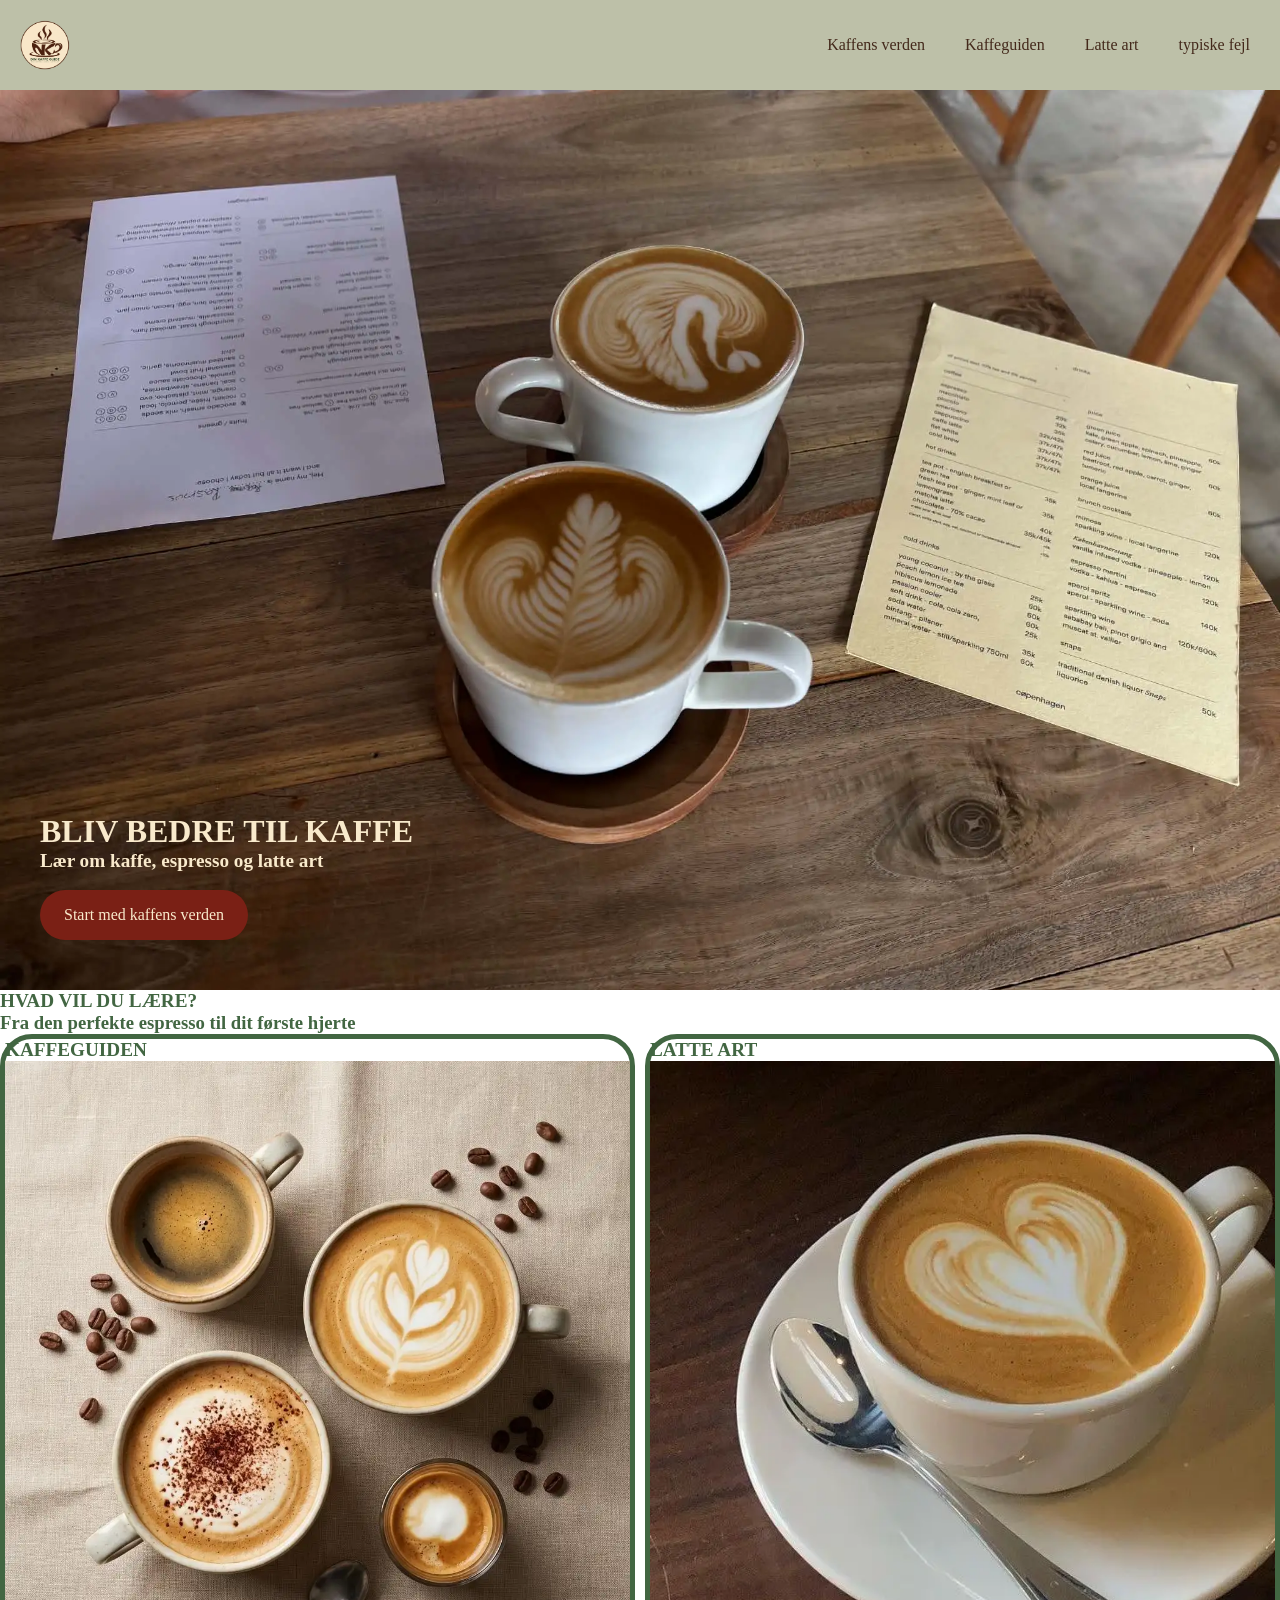
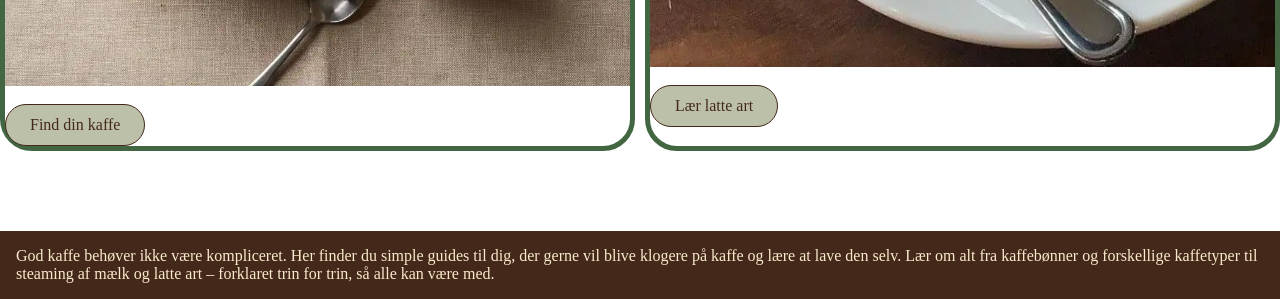
==== index.html @ b7dee610 "ver1" ====
<!DOCTYPE html>
<html lang="da">

<head>
    <meta charset="UTF-8">
    <meta name="viewport" content="width=device-width, initial-scale=1.0">
    <link rel="preconnect" href="https://fonts.googleapis.com">
    <link rel="preconnect" href="https://fonts.gstatic.com" crossorigin>
    <link
        href="https://fonts.googleapis.com/css2?family=DM+Sans:ital,opsz,wght@0,9..40,100..1000;1,9..40,100..1000&family=Fraunces:ital,opsz,wght@0,9..144,100..900;1,9..144,100..900&display=swap"
        rel="stylesheet">
    <link rel="stylesheet" href="style.css">
    <link rel="stylesheet" href="layout.css">
    <title>Din kaffe guide</title>
</head>

<body>
    <header>
        <div class="logo">
            <a href="index.html">
                <img src="./Imgs/Logo.webp" alt="mitlogo">
            </a>
        </div>
        <nav>
            <ul class="menu">
                <li><a href="./deadlink.html">Kaffens verden</a></li>
                <li><a href="./deadlink.html">Kaffeguiden</a></li>
                <li><a href="./latteart.html">Latte art</a></li>
                <li><a href="./deadlink.html">typiske fejl</a></li>
            </ul>
        </nav>
    </header>
    <main>
        <div class="grid_forside">
            <img class="hero" src="./Imgs/forside.webp" alt="forside">
            <div class="hero_tekst">
                <h1> BLIV BEDRE TIL KAFFE</h1>
                <h2 class="h2_hero">Lær om kaffe, espresso og latte art</h2>
                <a class="cta_kaffensverden" href="./deadlink.html">Start med kaffens verden</a>
            </div>

        </div>
        <div>
            <h2 class="under_billede">HVAD VIL DU LÆRE?</h2>
            <h3 class="under_billede">Fra den perfekte espresso til dit første hjerte</h3>
        </div>
        <div class="grid_karusel">
            <div class="card">
                <h2 class="boks_overskrift">KAFFEGUIDEN</h2>
                <img src="./Imgs/kaffeguiden.webp" alt="kaffeguiden">
                <a class="cta_button" href="./deadlink.html">Find din kaffe</a>
            </div>
            <div class="card">
                <h2 class="boks_overskrift">LATTE ART</h2>
                <img src="./Imgs/latteart_lille.webp" alt="latteart">
                <a class="cta_button" href="./deadlink.html">Lær latte art</a>
            </div>
        </div>
        <div>
            <p>
                God kaffe behøver ikke være kompliceret. Her finder du simple guides til dig, der gerne vil blive
                klogere på kaffe og
                lære at lave den selv.
                Lær om alt fra kaffebønner og forskellige kaffetyper til steaming af mælk og latte art – forklaret trin
                for trin, så
                alle kan være med.
            </p>
        </div>
    </main>
    <footer>

    </footer>
</body>

</html>
---- style.css ----
/*************** Reset *********************/
* {
  margin: 0;
  padding: 0;
  box-sizing: border-box;
}

img {
  width: 100%;
  height: auto;
  display: block;
}
/***************knapper*****************/
.cta_kaffensverden {
  color: #f9eacc;
  background-color: #7a2015;
  font-size: 1rem;
  text-decoration: none;
  border-radius: 2rem;
  padding-inline: 1.5rem;
  padding-block: 1rem;
  display: inline-block;
  margin-top: 18px;
}
.cta_button {
  color: #44291b;
  background-color: #bdc0a8;
  font-size: 1rem;
  text-decoration: none;
  border-radius: 2rem;
  border: 1px solid #44291b;
  padding-inline: 1.5rem;
  padding-block: 0.7rem;
  display: inline-block;
  margin-top: 18px;
}

/****************fonts**************/
h1 {
}

/****************color*************/
h1 {
  color: #f9eacc;
}
h2 {
  color: #f9eacc;
  font-size: larger;
}
.under_billede {
  color: #426642;
}
.boks_overskrift {
  color: #426642;
}
p {
  color: #f9eacc;
  background-color: #44291b;
  padding-block: 1rem;
  padding-inline: 1rem;
  margin-top: 5rem;
}
/***************boks*********/
.card {
  border: 5px solid #426642;
  border-radius: 2rem;
}

/******************hero*****************/
.grid_forside {
  position: relative;
  width: 100%;
  height: 100vh;
  z-index: 10px;
}

.hero {
  width: 100%;
  height: 100%;
  object-fit: cover;
  object-position: center;
  display: block;
}
.hero_tekst {
  position: absolute;
  left: 40px;
  bottom: 50px;
  z-index: 2;
}

/*******************menu**************/
header {
  position: sticky;
  top: 0;
  display: flex;
  justify-content: space-between;
  align-items: center;
  padding: 20px;
  background-color: #bdc0a8;
  box-shadow: 0 10px 10px rgba(0, 0, 0, 0.1);
}

.logo img {
  width: 50px;
  height: 50px;
}

.menu {
  display: flex;
  list-style: none;
  margin: 0;
  padding: 0;
  @media (width < 700px) {
    display: none;
  }
}

.menu li {
  margin-right: 20px;
}

.menu li:last-child {
  margin-right: 0;
}

.menu a {
  display: block;
  padding: 10px;
  color: #44291b;
  text-decoration: none;
  transition: color 0.3s;
  text-align: end;
  white-space: nowrap;
}
---- layout.css ----
img {
  width: 100%;
  height: auto;
  display: block;
}
.grid_karusel {
  /***mobil***/
  display: grid;
  grid-template-columns: 1fr 1fr;
  gap: 10px;
}
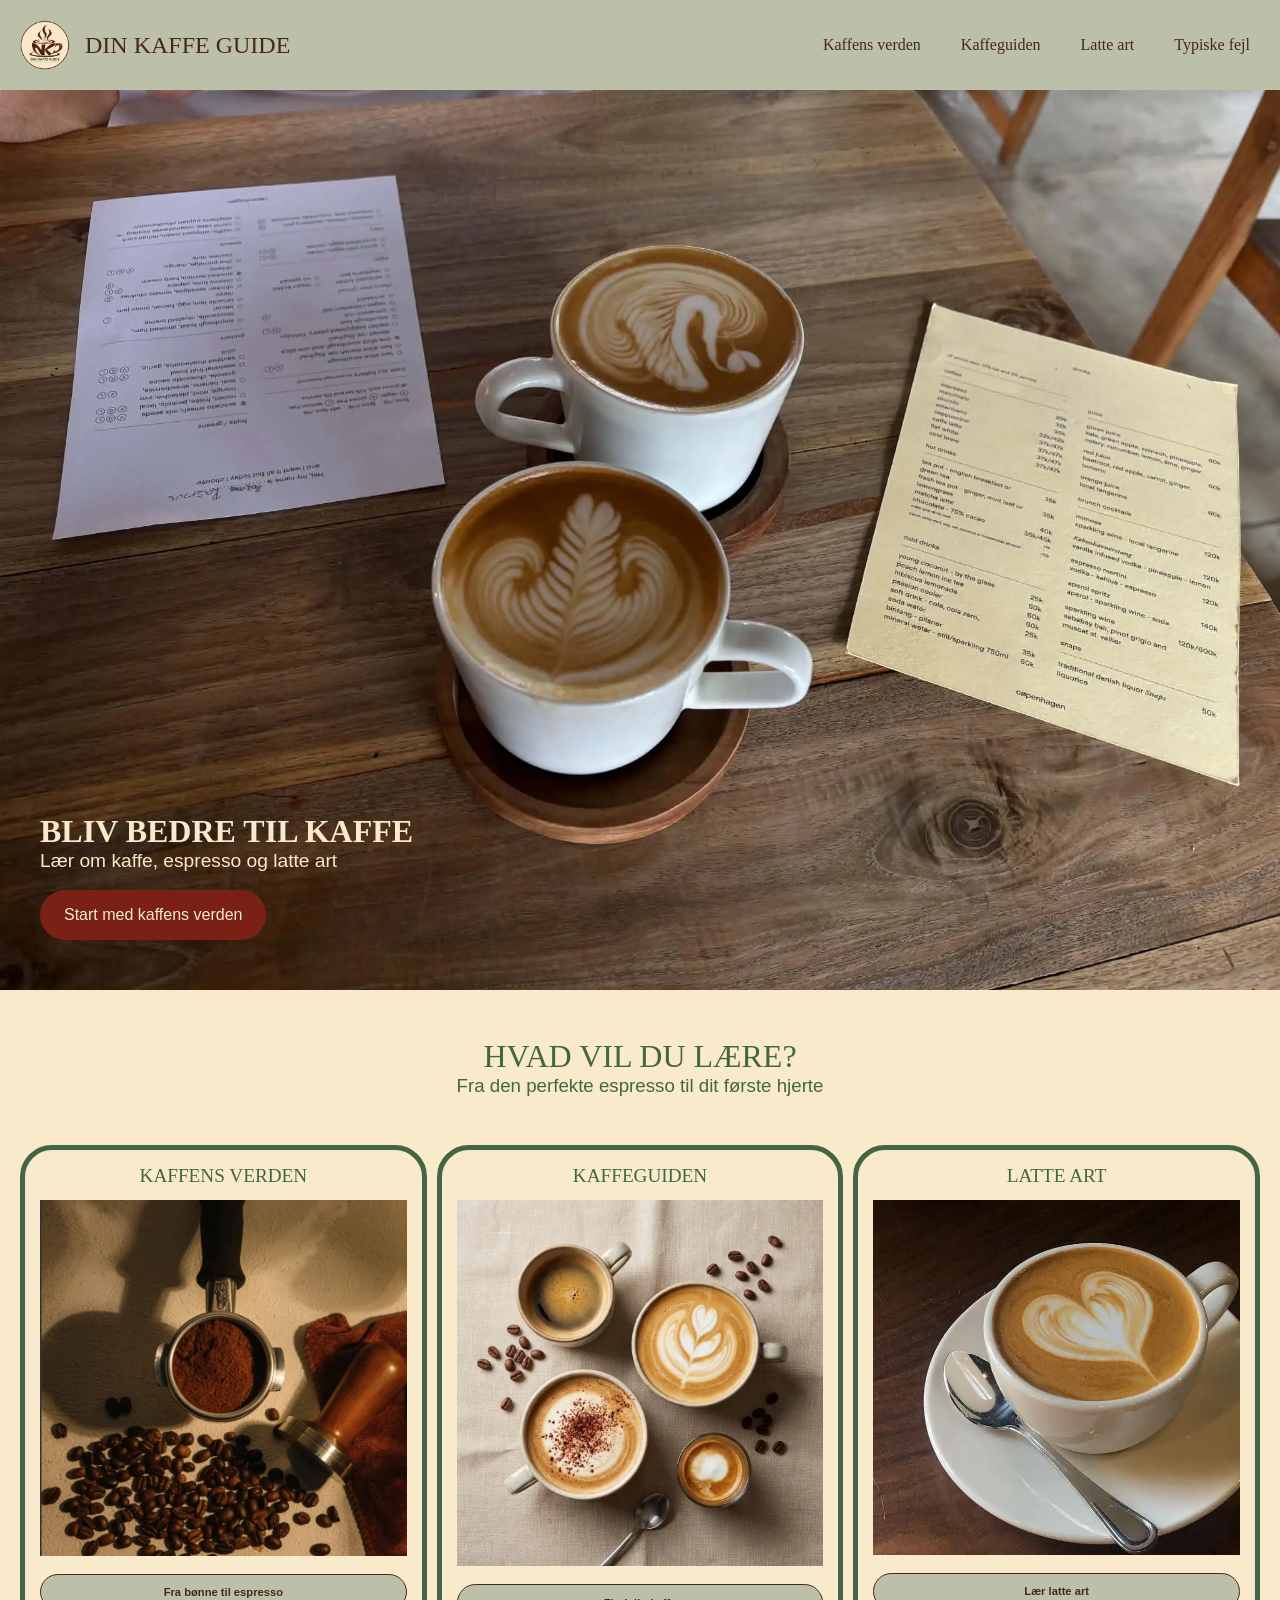
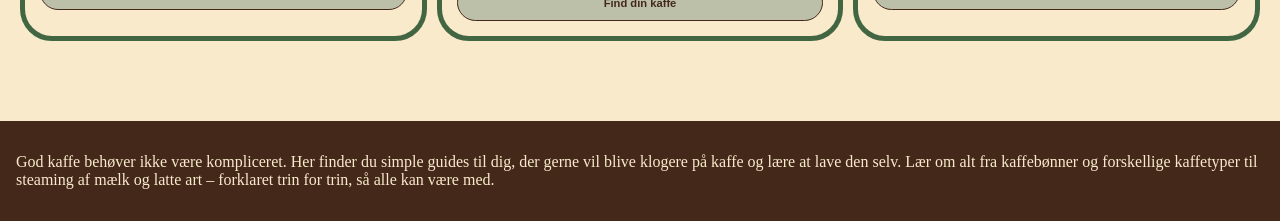
==== commit a6220fc2: "forside uden footer" ====
--- a/index.html
+++ b/index.html
@@ -20,19 +20,21 @@
             <a href="index.html">
                 <img src="./Imgs/Logo.webp" alt="mitlogo">
             </a>
+            <h2 class="h2_menu">DIN KAFFE GUIDE</h2>
         </div>
+
         <nav>
             <ul class="menu">
                 <li><a href="./deadlink.html">Kaffens verden</a></li>
                 <li><a href="./deadlink.html">Kaffeguiden</a></li>
                 <li><a href="./latteart.html">Latte art</a></li>
-                <li><a href="./deadlink.html">typiske fejl</a></li>
+                <li><a href="./deadlink.html">Typiske fejl</a></li>
             </ul>
         </nav>
     </header>
     <main>
         <div class="grid_forside">
-            <img class="hero" src="./Imgs/forside.webp" alt="forside">
+            <img class="hero_billede" src="./Imgs/forside.webp" alt="forside">
             <div class="hero_tekst">
                 <h1> BLIV BEDRE TIL KAFFE</h1>
                 <h2 class="h2_hero">Lær om kaffe, espresso og latte art</h2>
@@ -41,19 +43,24 @@
 
         </div>
         <div>
-            <h2 class="under_billede">HVAD VIL DU LÆRE?</h2>
-            <h3 class="under_billede">Fra den perfekte espresso til dit første hjerte</h3>
+            <h2 class="h2under_billede">HVAD VIL DU LÆRE?</h2>
+            <h3 class="h3under_billede">Fra den perfekte espresso til dit første hjerte</h3>
         </div>
         <div class="grid_karusel">
             <div class="card">
+                <h2 class="boks_overskrift">KAFFENS VERDEN</h2>
+                <img src="./Imgs/kaffens_verden.webp" alt="kaffens_verden">
+                <a class="cta_card" href="./deadlink.html">Fra bønne til espresso</a>
+            </div>
+            <div class="card">
                 <h2 class="boks_overskrift">KAFFEGUIDEN</h2>
                 <img src="./Imgs/kaffeguiden.webp" alt="kaffeguiden">
-                <a class="cta_button" href="./deadlink.html">Find din kaffe</a>
+                <a class="cta_card" href="./deadlink.html">Find din kaffe</a>
             </div>
             <div class="card">
                 <h2 class="boks_overskrift">LATTE ART</h2>
                 <img src="./Imgs/latteart_lille.webp" alt="latteart">
-                <a class="cta_button" href="./deadlink.html">Lær latte art</a>
+                <a class="cta_card" href="./latteart.html">Lær latte art</a>
             </div>
         </div>
         <div>
--- a/style.css
+++ b/style.css
@@ -10,7 +10,7 @@
   height: auto;
   display: block;
 }
-/***************knapper*****************/
+/*************** knapper *****************/
 .cta_kaffensverden {
   color: #f9eacc;
   background-color: #7a2015;
@@ -21,74 +21,117 @@
   padding-block: 1rem;
   display: inline-block;
   margin-top: 18px;
+  font-family: "DM Sans", sans-serif;
+  font-optical-sizing: auto;
+  font-weight: 200;
+  font-style: normal;
 }
-.cta_button {
+.cta_card {
   color: #44291b;
   background-color: #bdc0a8;
-  font-size: 1rem;
+  font-size: 0.7rem;
   text-decoration: none;
   border-radius: 2rem;
   border: 1px solid #44291b;
   padding-inline: 1.5rem;
   padding-block: 0.7rem;
-  display: inline-block;
+  display: block;
+  text-align: center;
   margin-top: 18px;
+  font-family: "DM Sans", sans-serif;
+  font-optical-sizing: auto;
+  font-weight: bold;
+  font-style: normal;
 }
 
-/****************fonts**************/
+/**************** fonts **************/
 h1 {
+  font-family: "Fraunces", serif;
+  font-optical-sizing: auto;
+  font-weight: 600;
+  font-style: normal;
+  font-variation-settings:
+    "SOFT" 0,
+    "WONK" 0;
+}
+h2 {
+  font-family: "DM Sans", sans-serif;
+  font-optical-sizing: auto;
+  font-weight: 200;
+  font-style: normal;
 }
 
-/****************color*************/
+.boks_overskrift {
+  font-family: "Fraunces", serif;
+  font-optical-sizing: auto;
+  font-size: 1.2rem;
+  font-weight: normal;
+  font-style: normal;
+  font-variation-settings:
+    "SOFT" 0,
+    "WONK" 0;
+  text-align: center;
+  padding-bottom: 0.8rem;
+}
+.h2under_billede {
+  margin-top: 3rem;
+  font-size: 2rem;
+  font-family: "Fraunces", serif;
+  font-optical-sizing: auto;
+  font-weight: normal;
+  font-style: normal;
+  font-variation-settings:
+    "SOFT" 0,
+    "WONK" 0;
+}
+.h3under_billede {
+  font-family: "DM Sans", sans-serif;
+  font-optical-sizing: auto;
+  font-weight: normal;
+  font-style: normal;
+}
+/**************** color *************/
+body {
+  background-color: #f9eacc;
+}
 h1 {
   color: #f9eacc;
 }
-h2 {
+.h2_hero {
   color: #f9eacc;
   font-size: larger;
 }
-.under_billede {
+.h2under_billede,
+.h3under_billede {
   color: #426642;
+  text-align: center;
 }
+
 .boks_overskrift {
   color: #426642;
 }
 p {
   color: #f9eacc;
   background-color: #44291b;
-  padding-block: 1rem;
+  padding-block: 2rem;
   padding-inline: 1rem;
   margin-top: 5rem;
 }
-/***************boks*********/
+/*************** boks *********/
 .card {
   border: 5px solid #426642;
   border-radius: 2rem;
+  padding: 15px;
+  margin-top: 3rem;
 }
 
-/******************hero*****************/
-.grid_forside {
-  position: relative;
-  width: 100%;
-  height: 100vh;
-  z-index: 10px;
+/************* margin&padding **********/
+
+.grid_karusel {
+  padding-inline: 20px;
 }
 
-.hero {
-  width: 100%;
-  height: 100%;
-  object-fit: cover;
-  object-position: center;
-  display: block;
-}
-.hero_tekst {
-  position: absolute;
-  left: 40px;
-  bottom: 50px;
-  z-index: 2;
-}
-
-/*******************menu**************/
+/******************* menu **************/
 header {
   position: sticky;
   top: 0;
@@ -97,6 +140,7 @@
   align-items: center;
   padding: 20px;
   background-color: #bdc0a8;
+  z-index: 10px;
   box-shadow: 0 10px 10px rgba(0, 0, 0, 0.1);
 }
 
@@ -104,7 +148,11 @@
   width: 50px;
   height: 50px;
 }
-
+.logo {
+  display: flex;
+  align-items: center;
+  gap: 15px;
+}
 .menu {
   display: flex;
   list-style: none;
@@ -132,3 +180,14 @@
   text-align: end;
   white-space: nowrap;
 }
+
+.h2_menu {
+  font-family: "Fraunces", serif;
+  font-optical-sizing: auto;
+  font-weight: 500;
+  font-style: normal;
+  font-variation-settings:
+    "SOFT" 0,
+    "WONK" 0;
+  color: #44291b;
+}
--- a/layout.css
+++ b/layout.css
@@ -3,9 +3,48 @@
   height: auto;
   display: block;
 }
+
+/*************** hero *************/
+.grid_forside {
+  display: grid;
+  grid-template-columns: 1fr;
+  grid-template-rows: 100vh;
+}
+
+.hero_billede {
+  grid-column: 1;
+  grid-row: 1;
+
+  width: 100%;
+  height: 100%;
+  object-fit: cover;
+}
+
+.hero_tekst {
+  grid-column: 1;
+  grid-row: 1;
+
+  align-self: end;
+  justify-self: start;
+
+  margin: 0 0 50px 40px;
+
+  z-index: 2;
+}
+
+/*************** forside *************/
 .grid_karusel {
   /***mobil***/
   display: grid;
   grid-template-columns: 1fr 1fr;
   gap: 10px;
+
+  .card {
+    grid-column: span 1;
+  }
+
+  @media (width > 800px) {
+    /*****desktop****/
+    grid-template-columns: 1fr 1fr 1fr;
+  }
 }
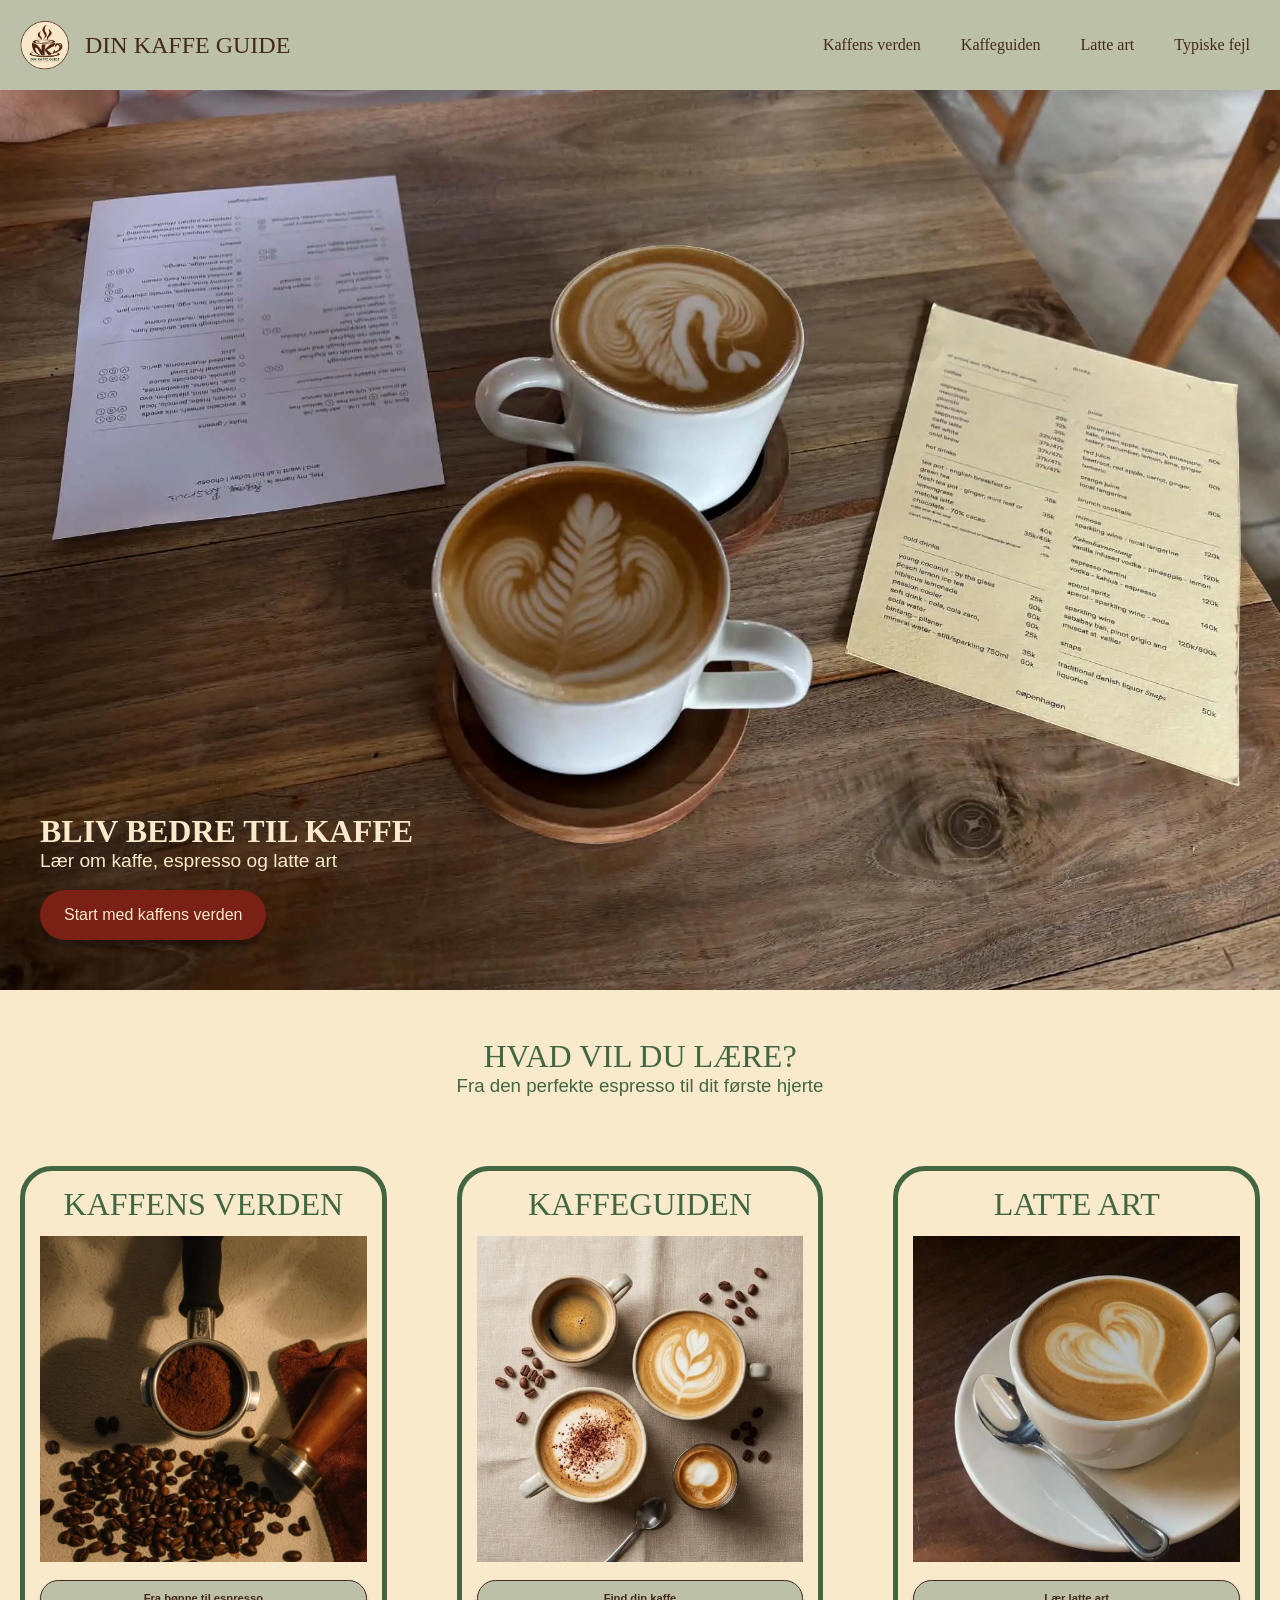
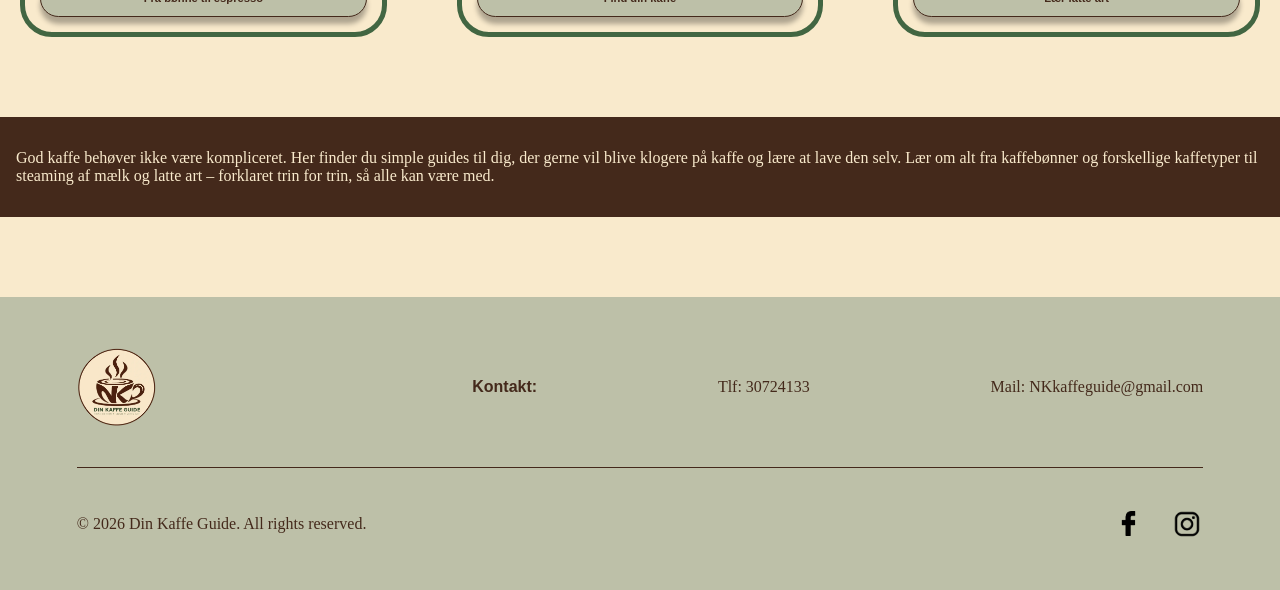
==== commit 9e6a9abd: "færdig site" ====
--- a/index.html
+++ b/index.html
@@ -9,6 +9,7 @@
     <link
         href="https://fonts.googleapis.com/css2?family=DM+Sans:ital,opsz,wght@0,9..40,100..1000;1,9..40,100..1000&family=Fraunces:ital,opsz,wght@0,9..144,100..900;1,9..144,100..900&display=swap"
         rel="stylesheet">
+    <link rel="icon" href="./Imgs/favicon.ico" />
     <link rel="stylesheet" href="style.css">
     <link rel="stylesheet" href="layout.css">
     <title>Din kaffe guide</title>
@@ -30,6 +31,11 @@
                 <li><a href="./latteart.html">Latte art</a></li>
                 <li><a href="./deadlink.html">Typiske fejl</a></li>
             </ul>
+            <button class="burger">
+                <span class="line"></span>
+                <span class="line"></span>
+                <span class="line"></span>
+            </button>
         </nav>
     </header>
     <main>
@@ -52,7 +58,7 @@
                 <img src="./Imgs/kaffens_verden.webp" alt="kaffens_verden">
                 <a class="cta_card" href="./deadlink.html">Fra bønne til espresso</a>
             </div>
-            <div class="card">
+            <div class="card hide">
                 <h2 class="boks_overskrift">KAFFEGUIDEN</h2>
                 <img src="./Imgs/kaffeguiden.webp" alt="kaffeguiden">
                 <a class="cta_card" href="./deadlink.html">Find din kaffe</a>
@@ -64,7 +70,7 @@
             </div>
         </div>
         <div>
-            <p>
+            <p class="brun_bjaelke">
                 God kaffe behøver ikke være kompliceret. Her finder du simple guides til dig, der gerne vil blive
                 klogere på kaffe og
                 lære at lave den selv.
@@ -74,9 +80,36 @@
             </p>
         </div>
     </main>
-    <footer>
+    <footer class="footer">
+        <div class="footer_top">
+            <a href="#">
+                <img class="footer_logo" src="./Imgs/Logo.webp" alt="logo">
+            </a>
 
+            <div class="footer_kontakt">
+                <p class="kontakt">Kontakt:</p>
+                <p class="tlf_mail_copy">Tlf: 30724133</p>
+                <p class="tlf_mail_copy">Mail: NKkaffeguide@gmail.com</p>
+            </div>
+        </div>
+
+        <hr class="footer_linje">
+
+        <div class="footer_bund">
+            <div class="footer_sociale">
+                <a href="#" aria-label="Facebook">
+                    <img class="facebook_logo" src="./Imgs/facebook_logo.webp" alt="facebook">
+                </a>
+                <a href="#" aria-label="Instagram">
+                    <img class="insta_logo" src="./Imgs/insta_logo.webp" alt="instagram">
+                </a>
+            </div>
+            <p class="footer_copyright tlf_mail_copy">
+                © 2026 Din Kaffe Guide. All rights reserved.
+            </p>
+        </div>
     </footer>
+    <script src="menu.js"></script>
 </body>
 
 </html>
--- a/style.css
+++ b/style.css
@@ -25,6 +25,7 @@
   font-optical-sizing: auto;
   font-weight: 200;
   font-style: normal;
+  box-shadow: 0 7px 5px rgba(0, 0, 0, 0.3);
 }
 .cta_card {
   color: #44291b;
@@ -42,8 +43,69 @@
   font-optical-sizing: auto;
   font-weight: bold;
   font-style: normal;
-}
-
+  box-shadow: 0 7px 5px rgba(0, 0, 0, 0.3);
+}
+
+.latte_knap {
+  color: #7a2015;
+  background-color: #f9eacc;
+  font-size: 1rem;
+  text-decoration: none;
+  border-radius: 3.5rem;
+  border: 1px solid #030303;
+  padding-inline: 0.5rem;
+  padding-block: 0.3rem;
+  margin-top: 18px;
+  font-family: "Fraunces", serif;
+  font-optical-sizing: auto;
+  font-size: 1.2rem;
+  font-weight: normal;
+  font-style: normal;
+  font-variation-settings:
+    "SOFT" 0,
+    "WONK" 0;
+  box-shadow: 0 2px 5px rgba(0, 0, 0, 0.3);
+  display: flex;
+  align-items: center;
+  width: 250px;
+  height: 75px;
+  margin: 18px auto;
+  padding: 0;
+  margin-bottom: 0;
+}
+.latte_knap img {
+  width: 75px;
+  height: 75px;
+  object-fit: contain;
+  border: 1px solid #030303;
+  border-radius: 50%;
+}
+.grid_microfoam img {
+  width: 100%;
+  max-width: 360px;
+  height: auto;
+  display: block;
+  margin: 30px auto 0;
+
+  margin-top: 20px;
+  border-radius: 50px;
+}
+.cta_næste_moenster {
+  color: #f9eacc;
+  background-color: #7a2015;
+  font-size: 1rem;
+  text-decoration: none;
+  border-radius: 2rem;
+  padding-inline: 1.5rem;
+  padding-block: 1rem;
+  display: inline-block;
+  margin-top: 18px;
+  font-family: "DM Sans", sans-serif;
+  font-optical-sizing: auto;
+  font-weight: 400;
+  font-style: normal;
+  box-shadow: 0 7px 5px rgba(0, 0, 0, 0.3);
+}
 /**************** fonts **************/
 h1 {
   font-family: "Fraunces", serif;
@@ -61,6 +123,19 @@
   font-style: normal;
 }
 
+.latte_tekst {
+  font-family: "Fraunces", serif;
+  font-optical-sizing: auto;
+  font-weight: bold;
+  font-style: normal;
+  font-variation-settings:
+    "SOFT" 0,
+    "WONK" 0;
+  color: #7a2015;
+}
+.knap_tekst {
+  padding-inline: 1.4rem;
+}
 .boks_overskrift {
   font-family: "Fraunces", serif;
   font-optical-sizing: auto;
@@ -90,6 +165,112 @@
   font-weight: normal;
   font-style: normal;
 }
+.grad {
+  font-family: "DM Sans", sans-serif;
+  font-optical-sizing: auto;
+  font-weight: normal;
+  font-style: normal;
+}
+.h2_latteart {
+  font-family: "Fraunces", serif;
+  font-optical-sizing: auto;
+  font-size: 2rem;
+  font-weight: normal;
+  font-style: normal;
+  font-variation-settings:
+    "SOFT" 0,
+    "WONK" 0;
+  text-align: auto;
+  color: #44291b;
+  padding-block: 10px;
+}
+.h2_vaelg {
+  color: #44291b;
+  font-family: "DM Sans", sans-serif;
+  font-optical-sizing: auto;
+  font-weight: normal;
+  font-style: normal;
+  text-align: center;
+}
+h3 {
+  color: #44291b;
+  font-family: "DM Sans", sans-serif;
+  font-optical-sizing: auto;
+  font-weight: normal;
+  font-style: normal;
+}
+.tekst_microfoam {
+  font-family: "DM Sans", sans-serif;
+  font-optical-sizing: auto;
+  font-weight: normal;
+  font-style: normal;
+  color: #44291b;
+}
+.overskrift {
+  font-size: 1.7rem;
+  font-weight: 500;
+}
+
+.kontakt {
+  color: #44291b;
+  font-family: "DM Sans", sans-serif;
+  font-optical-sizing: auto;
+  font-weight: bold;
+  font-style: normal;
+  text-align: center;
+}
+.tlf_mail {
+  color: #44291b;
+  font-family: "DM Sans", sans-serif;
+  font-optical-sizing: auto;
+  font-weight: normal;
+  font-style: normal;
+  text-align: center;
+}
+.hjerte_brun_h3,
+.hjerte_brun_p {
+  color: #f9eacc;
+  font-family: "DM Sans", sans-serif;
+  font-optical-sizing: auto;
+  font-weight: normal;
+  font-style: normal;
+}
+.hjerte_brun_h3 {
+  font-size: 135%;
+}
+
+.trin_h2 {
+  font-family: "DM Sans", sans-serif;
+  font-optical-sizing: auto;
+  font-weight: normal;
+  font-style: normal;
+  color: #426642;
+}
+.trin_p {
+  font-family: "DM Sans", sans-serif;
+  font-optical-sizing: auto;
+  font-weight: normal;
+  font-style: normal;
+  color: #44291b;
+}
+.hjerte_h2 {
+  font-family: "Fraunces", serif;
+  font-optical-sizing: auto;
+  font-weight: normal;
+  font-style: normal;
+  font-variation-settings:
+    "SOFT" 0,
+    "WONK" 0;
+  color: #44291b;
+  font-size: 24px;
+}
+.hjerte_p {
+  font-family: "DM Sans", sans-serif;
+  font-optical-sizing: auto;
+  font-weight: normal;
+  font-style: normal;
+  color: #44291b;
+}
 /**************** color *************/
 body {
   background-color: #f9eacc;
@@ -110,27 +291,140 @@
 .boks_overskrift {
   color: #426642;
 }
-p {
+.brun_bjaelke {
   color: #f9eacc;
   background-color: #44291b;
   padding-block: 2rem;
   padding-inline: 1rem;
   margin-top: 5rem;
+  margin-bottom: 5rem;
+}
+.kaffe_bjaelke {
+  color: #f9eacc;
+  background-color: #44291b;
+  padding-block: 0.7rem;
+}
+.grid_microfoam {
+  background-color: white;
+  padding: 3rem 45px;
+  text-align: center;
+}
+.grid_knapper {
+  background-color: white;
+}
+.farve {
+  background-color: white;
+}
+.trin_3-4 {
+  background-color: #f9eacc;
+  padding: 0.3rem;
+}
+.hjerte_bjealke {
+  background-color: #44291b;
 }
 /*************** boks *********/
 .card {
   border: 5px solid #426642;
   border-radius: 2rem;
   padding: 15px;
-  margin-top: 3rem;
-}
-
+  margin-top: 1.8rem;
+}
+
+.hide {
+  display: none;
+}
 /************* margin&padding **********/
 
 .grid_karusel {
   padding-inline: 20px;
 }
 
+.h2_vaelg {
+  margin-top: 3rem;
+}
+
+.hjerte_bjealke {
+  padding: 1.4rem;
+  margin-top: 2rem;
+  margin-bottom: 5rem;
+}
+.hjerte_overskrift {
+  margin-top: 2rem;
+  margin-bottom: 2.5rem;
+  padding-left: 1rem;
+}
+.trin_1-2 {
+  margin-bottom: 2.5rem;
+  padding-left: 1rem;
+}
+.trin_3-4 {
+  margin-bottom: 2.5rem;
+  padding-left: 1rem;
+}
+.trin_5-6 {
+  margin-bottom: 2.5rem;
+  padding-left: 1rem;
+}
+
+.trin_p {
+  margin-bottom: 3rem;
+}
+/******************* latte art hero **************/
+.grid_latteart {
+  background-color: #f9eacc;
+  padding: 40px;
+}
+
+.latte_billede {
+  width: 100%;
+  height: auto;
+  display: block;
+
+  margin-top: 30px;
+  border-radius: 50px;
+}
+/******************* latte art marquee **************/
+.marquee {
+  margin-top: 50px;
+  margin-bottom: 0;
+  width: 100%;
+  overflow: hidden;
+}
+h3 span {
+  display: inline-block;
+  text-wrap: nowrap;
+  animation: tekts-om-kaffe-ruller-over-skærm 25s linear infinite;
+}
+@keyframes tekts-om-kaffe-ruller-over-skærm {
+  0% {
+    transform: translateX(100%);
+  }
+  100% {
+    transform: translateX(-100%);
+  }
+}
+/******************* hjerte side **************/
+.trin_img {
+  width: 100%;
+  max-width: 370px;
+  height: auto;
+  display: block;
+
+  margin-top: 20px;
+  margin-bottom: 20px;
+  border-radius: 50px;
+}
+.video {
+  width: 100%;
+  max-width: 370px;
+  aspect-ratio: 1 / 1;
+  object-fit: cover;
+  display: block;
+
+  border-radius: 50px;
+  margin-top: 20px;
+  margin-bottom: 20px;
+}
 /******************* menu **************/
 header {
   position: sticky;
@@ -140,7 +434,7 @@
   align-items: center;
   padding: 20px;
   background-color: #bdc0a8;
-  z-index: 10px;
+  z-index: 100;
   box-shadow: 0 10px 10px rgba(0, 0, 0, 0.1);
 }
 
@@ -191,3 +485,134 @@
     "WONK" 0;
   color: #44291b;
 }
+nav {
+  /*desktop*/
+  display: flex;
+  align-items: center;
+
+  @media (width < 800px) {
+    /*mobil*/
+    &.active .menu {
+      display: block;
+      background-color: #bdc0a8;
+      position: absolute;
+      top: 90px;
+      left: 0;
+      width: 100%;
+      box-shadow: 0 10px 10px rgba(0, 0, 0, 0.1);
+      z-index: 1;
+    }
+
+    &.active .menu li {
+      margin: 10px 20px;
+    }
+
+    &.active .menu a {
+      font-size: 24px;
+    }
+  }
+}
+.burger {
+  width: 30px;
+  height: 20px;
+  cursor: pointer;
+  display: none;
+
+  .line {
+    display: block;
+    width: 100%;
+    height: 2px;
+    background-color: #44291b;
+    margin-bottom: 5px;
+    transition: 0.2s linear;
+  }
+
+  @media (width < 800px) {
+    display: block;
+    background-color: transparent;
+    border: 0;
+
+    &.active .line:nth-child(1) {
+      transform: rotate(45deg) translate(5px, 5px);
+      transition: 0.2s linear;
+    }
+
+    &.active .line:nth-child(2) {
+      opacity: 0;
+      transition: 0.15s linear;
+    }
+
+    &.active .line:nth-child(3) {
+      transform: rotate(-45deg) translate(5px, -5px);
+      transition: 0.2s linear;
+    }
+  }
+}
+/******************* footer **************/
+.footer {
+  background-color: #bdc0a8;
+  padding: 40px 30px;
+  color: #44291b;
+}
+
+.footer_top {
+  display: grid;
+  grid-template-columns: 1fr;
+  justify-items: center;
+  gap: 30px;
+}
+
+.footer_logo {
+  width: 85px;
+}
+
+.footer_kontakt {
+  display: grid;
+  grid-template-columns: 1fr 1fr;
+  gap: 20px;
+  text-align: center;
+}
+
+.footer_kontakt p:last-child {
+  grid-column: span 2;
+}
+
+.footer_linje {
+  border: none;
+  border-top: 1px solid #44291b;
+  margin: 40px 0;
+}
+
+.footer_bund {
+  display: flex;
+  flex-direction: column;
+  align-items: center;
+  gap: 40px;
+}
+
+.footer_sociale {
+  display: flex;
+  gap: 30px;
+  justify-content: center;
+  align-items: center;
+}
+
+.facebook_logo {
+  width: 25px;
+  height: 25px;
+  object-fit: contain;
+}
+.insta_logo {
+  width: 32px;
+  height: 32px;
+  object-fit: contain;
+}
+
+.footer_sociale a {
+  display: inline-flex;
+  align-items: center;
+}
+
+.footer_copyright {
+  text-align: center;
+}
--- a/layout.css
+++ b/layout.css
@@ -4,7 +4,7 @@
   display: block;
 }
 
-/*************** hero *************/
+/*************** hero forside *************/
 .grid_forside {
   display: grid;
   grid-template-columns: 1fr;
@@ -46,5 +46,151 @@
   @media (width > 800px) {
     /*****desktop****/
     grid-template-columns: 1fr 1fr 1fr;
+    gap: 70px;
+    max-width: 1300px;
+    margin: 40px auto;
+    padding: 0 20px;
+
+    .card {
+      display: block;
+    }
+
+    .boks_overskrift {
+      font-size: 2rem;
+    }
+    .card img {
+      width: 100%;
+      aspect-ratio: 1 / 1;
+      height: auto;
+      object-fit: cover;
+      display: block;
+    }
   }
 }
+/*************** side to latte art *************/
+.grid_latteart {
+  /***mobil***/
+  display: grid;
+  grid-template-columns: 1fr;
+  gap: 10px;
+
+  @media (width > 800px) {
+    /*****desktop****/
+    grid-template-columns: 1fr 1fr;
+    align-items: center;
+
+    .latte_hero {
+      grid-column: 1 / 2;
+      max-width: 550px;
+      padding: 20px;
+    }
+    .latte_billede {
+      grid-column: 2 / 4;
+      width: 77%;
+      justify-self: center;
+      border-radius: 2rem;
+    }
+    .h2_latteart {
+      font-size: 3.3rem;
+    }
+    .h3_latteart {
+      font-size: 1.6rem;
+      margin-top: 10px;
+    }
+  }
+}
+.grid_knap_maelk {
+  /***mobil***/
+  display: grid;
+  grid-template-columns: 1fr;
+
+  @media (width > 800px) {
+    /*****desktop****/
+
+    .grid_knapper {
+      display: grid;
+      grid-template-columns: 1fr 1fr;
+    }
+
+    .kaffe_bjaelke {
+      grid-column: 1 / 3;
+    }
+
+    .knapper_boks {
+      grid-column: 1 / 2;
+    }
+    .grid_microfoam {
+      grid-column: 2 / 3;
+    }
+  }
+}
+/*************** side tre hjerte *************/
+.hjerte_trin {
+  /***mobil***/
+  display: grid;
+  grid-template-columns: 1fr;
+
+  @media (width > 800px) {
+    /*****desktop****/
+
+    .trin_1-2,
+    .trin_3-4,
+    .trin_5-6 {
+      display: grid;
+      grid-template-columns: 1fr 1fr;
+    }
+    .hjerte_overskrift {
+      text-align: center;
+      font-size: 1.5rem;
+    }
+    .hjerte_h2 {
+      font-size: 2.2rem;
+    }
+    .trin_p {
+      font-size: 16px;
+      line-height: 1.4;
+      max-width: 450px;
+    }
+  }
+}
+/******************* footer desktop **************/
+@media (width > 800px) {
+  .footer {
+    padding: 50px 6%;
+  }
+
+  .footer_top {
+    grid-template-columns: 1fr 2fr;
+    align-items: center;
+    justify-items: stretch;
+  }
+
+  .footer_logo {
+    justify-self: start;
+    width: 80px;
+  }
+
+  .footer_kontakt {
+    grid-template-columns: repeat(3, auto);
+    justify-content: space-between;
+    align-items: center;
+    width: 100%;
+  }
+
+  .footer_kontakt p:last-child {
+    grid-column: auto;
+  }
+
+  .footer_bund {
+    flex-direction: row;
+    justify-content: space-between;
+  }
+
+  .footer_sociale {
+    order: 2;
+  }
+
+  .footer_copyright {
+    order: 1;
+  }
+}
